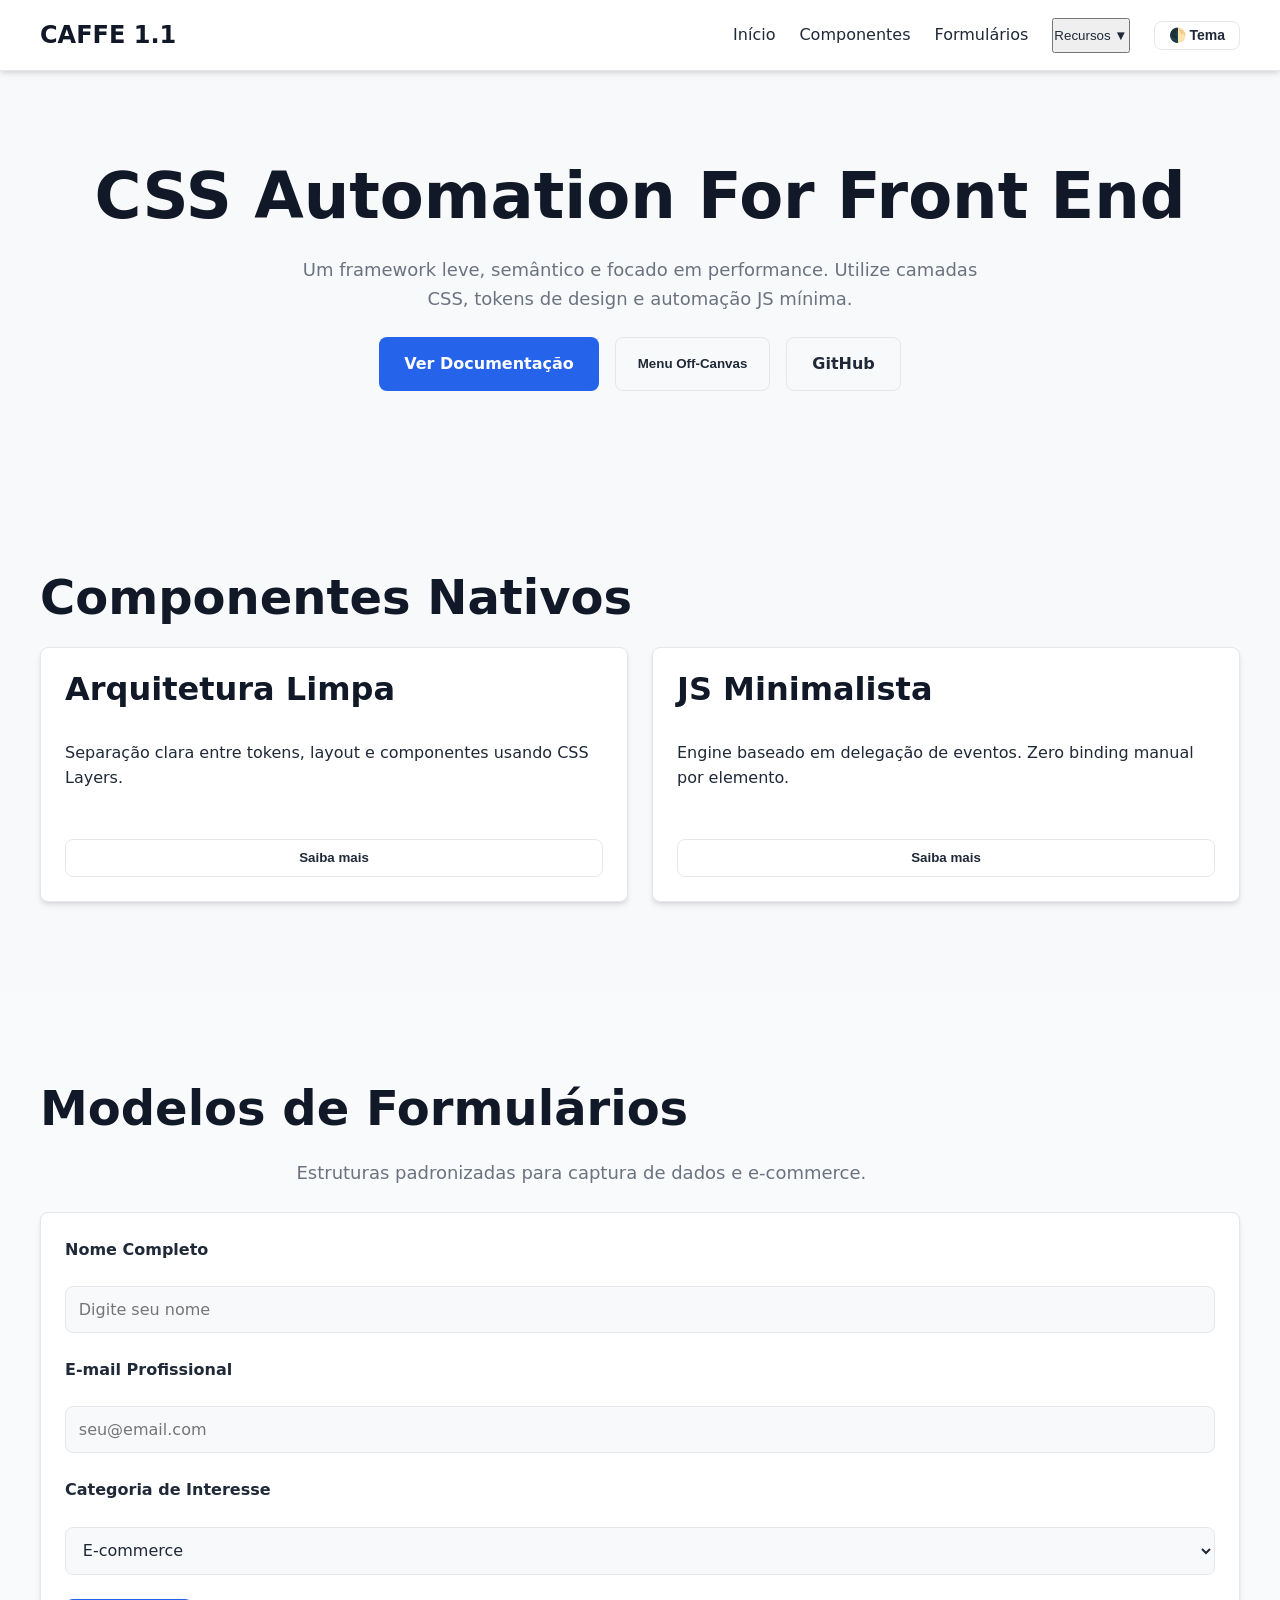
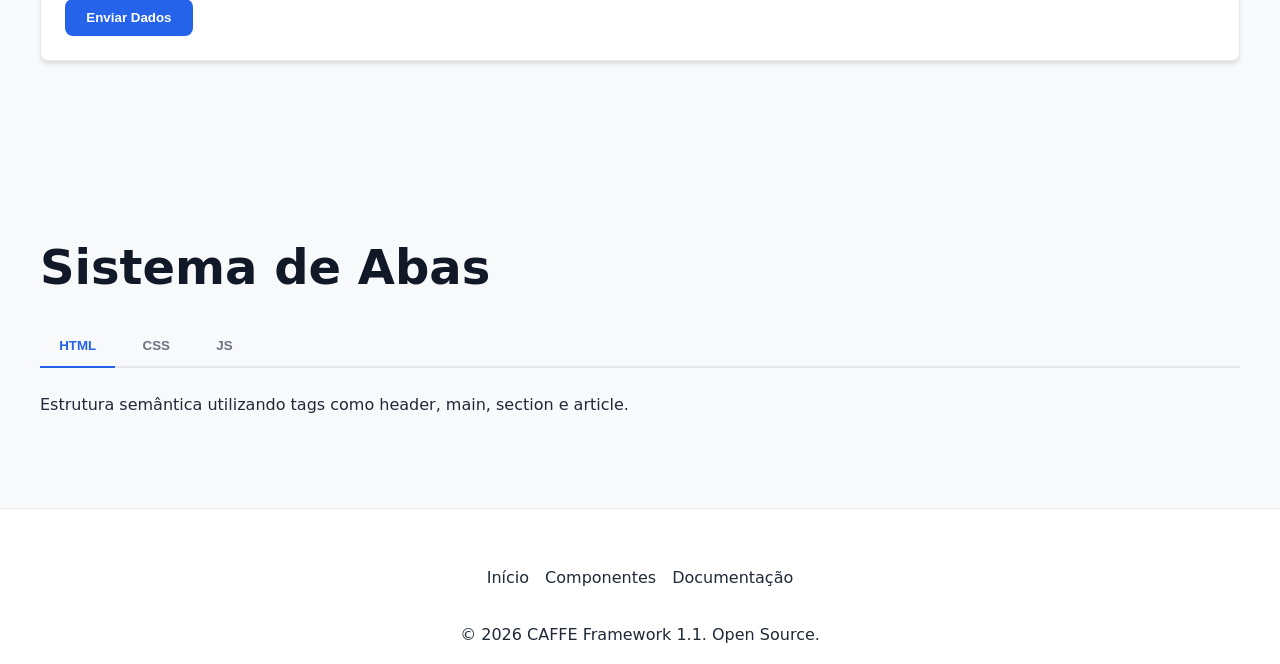
==== index.html @ c4c7239d "feat: release CAFFE v1.1 framework with index, docs, and js/arquivos" ====
<!DOCTYPE html>
<html lang="pt-BR" data-theme="light">
<head>
    <meta charset="UTF-8">
    <meta name="viewport" content="width=device-width, initial-scale=1.0">
    <title>CAFFE Framework - Demo & Docs</title>
    <link rel="stylesheet" href="css/index.css">
</head>
<body>

    <header class="main-header">
        <div class="section-container nav-wrapper">
            <a href="#" class="u-weight-bold brand-logo">CAFFE 1.1</a>
            
            <button class="nav-toggle-btn" data-toggle="#mobile-menu" aria-expanded="false" aria-label="Abrir menu">
                ☰
            </button>

            <nav>
                <ul id="mobile-menu" class="nav-menu">
                    <li><a href="#inicio" class="nav-link">Início</a></li>
                    <li><a href="#componentes" class="nav-link">Componentes</a></li>
                    <li><a href="#formularios" class="nav-link">Formulários</a></li>
                    
                    <li class="has-dropdown">
                        <button class="nav-link nav-dropdown-trigger" data-toggle="#dropdown-demo" aria-expanded="false">
                            Recursos ▼
                        </button>
                        <ul id="dropdown-demo" class="dropdown">
                            <li><a href="docs.html" class="nav-link">Documentação</a></li>
                            <li><a href="#" class="nav-link">Acessibilidade</a></li>
                        </ul>
                    </li>

                    <li>
                        <button data-theme-toggle class="btn btn-outline btn-sm">
                            🌓 Tema
                        </button>
                    </li>
                </ul>
            </nav>
        </div>
    </header>

    <main>
        <section id="inicio" class="section-main u-text-center">
            <div class="section-container u-stack">
                <h1>CSS Automation For Front End</h1>
                <p class="lead-text">
                    Um framework leve, semântico e focado em performance. 
                    Utilize camadas CSS, tokens de design e automação JS mínima.
                </p>
                <div class="action-group">
                  <a href="docs.html" class="btn btn-primary">Ver Documentação</a>
                    <button class="btn btn-outline" data-toggle="#menu-lateral">Menu Off-Canvas</button>
                    <a href="https://github.com/RedGuardian" class="btn btn-outline" target="_blank">GitHub</a>
                </div>
            </div>
        </section>
        <section id="componentes" class="section-main">
            <div class="section-container u-stack">
                <h2>Componentes Nativos</h2>
                
                <div class="demo-grid">
                    <article class="card">
                        <div class="card__body u-stack">
                            <h3>Arquitetura Limpa</h3>
                            <p>Separação clara entre tokens, layout e componentes usando CSS Layers.</p>
                            <button class="btn btn-outline" data-toggle="#modal-docs">Saiba mais</button>
                        </div>
                    </article>

                    <article class="card">
                        <div class="card__body u-stack">
                            <h3>JS Minimalista</h3>
                            <p>Engine baseado em delegação de eventos. Zero binding manual por elemento.</p>
                            <button class="btn btn-outline" data-toggle="#menu-lateral">Saiba mais</button>
                        </div>
                    </article>
                </div>
            </div>
        </section>

        <section id="formularios" class="section-main section-alt">
            <div class="section-container u-stack">
                <h2>Modelos de Formulários</h2>
                <p class="lead-text">Estruturas padronizadas para captura de dados e e-commerce.</p>
                
                <div class="card">
                    <div class="card__body">
                        <form class="u-stack" onsubmit="event.preventDefault();">
                            <div class="u-stack">
                                <label for="nome-demo" class="u-weight-bold">Nome Completo</label>
                                <input type="text" id="nome-demo" placeholder="Digite seu nome">
                            </div>

                            <div class="u-stack">
                                <label for="email-form" class="u-weight-bold">E-mail Profissional</label>
                                <input type="email" id="email-form" placeholder="seu@email.com">
                            </div>

                            <div class="u-stack">
                                <label for="select-demo" class="u-weight-bold">Categoria de Interesse</label>
                                <select id="select-demo">
                                    <option value="ecommerce">E-commerce</option>
                                    <option value="institucional">Site Institucional</option>
                                    <option value="landing">Landing Page</option>
                                </select>
                            </div>

                            <button type="submit" class="btn btn-primary">Enviar Dados</button>
                        </form>
                    </div>
                </div>
            </div>
        </section>

        <section class="section-main">
            <div class="section-container">
                <h2 class="u-mb-2">Sistema de Abas</h2>
                <div class="tabs-container">
                    <div class="tabs-nav">
                        <button class="tab-btn is-active" data-tab-target="#tab-html">HTML</button>
                        <button class="tab-btn" data-tab-target="#tab-css">CSS</button>
                        <button class="tab-btn" data-tab-target="#tab-js">JS</button>
                    </div>
                    <div id="tab-html" class="tab-panel is-active">
                        <p>Estrutura semântica utilizando tags como header, main, section e article.</p>
                    </div>
                    <div id="tab-css" class="tab-panel">
                        <p>Uso de Custom Properties e @layer para controle de especificidade.</p>
                    </div>
                    <div id="tab-js" class="tab-panel">
                        <p>Modules ES6 e utilitários integrados para performance no engine.</p>
                    </div>
                </div>
            </div>
        </section>
    </main>

    <div id="menu-lateral" class="offcanvas" data-position="right">
        <div class="offcanvas__backdrop" data-toggle="#menu-lateral"></div>
        <div class="offcanvas__panel" role="dialog" aria-modal="true">
            <header class="offcanvas__header">
                <h3>Navegação</h3>
                <button class="offcanvas__close" data-toggle="#menu-lateral" aria-label="Fechar menu">✕</button>
            </header>
            <nav class="offcanvas__sections">
                <div class="offcanvas__section">
                    <h3>Links Rápidos</h3>
                    <ul>
                        <li><a href="#inicio" class="nav-link" data-toggle="#menu-lateral">Início</a></li>
                        <li><a href="#componentes" class="nav-link" data-toggle="#menu-lateral">Componentes</a></li>
                        <li><a href="#formularios" class="nav-link" data-toggle="#menu-lateral">Formulários</a></li>
                        <li><a href="docs.html" class="nav-link">Documentação</a></li>
                    </ul>
                </div>
            </nav>
            <footer class="offcanvas__footer">
                CAFFE v1.1
            </footer>
        </div>
    </div>

    <div id="modal-docs" class="modal">
        <div class="modal__content u-stack" role="dialog" aria-modal="true">
            <h2>Documentação Técnica</h2>
            <p>O CAFFE utiliza uma abordagem "Mobile First" e prioriza a acessibilidade nativa do navegador.</p>
            
            <div class="u-stack">
                <label for="email-demo" class="u-weight-bold">Newsletter</label>
                <input type="email" id="email-demo" placeholder="seu@email.com">
                <button class="btn btn-primary" data-toggle="#modal-docs">Inscrever-se</button>
            </div>
        </div>
    </div>

    <footer class="main-footer u-text-center">
        <div class="section-container u-stack">
            <div class="action-group">
                <a href="#inicio" class="nav-link">Início</a>
                <a href="#componentes" class="nav-link">Componentes</a>
                <a href="docs.html" class="nav-link">Documentação</a>
            </div>
            <p>&copy; 2026 CAFFE Framework 1.1. Open Source.</p>
        </div>
    </footer>
      
    <script src="js/basic/index.js" type="module"></script>
</body>
</html>
---- css/index.css ----
@import 'basic/core.css';
@import 'basic/ui.css';
@import 'components/estilo-global.css';
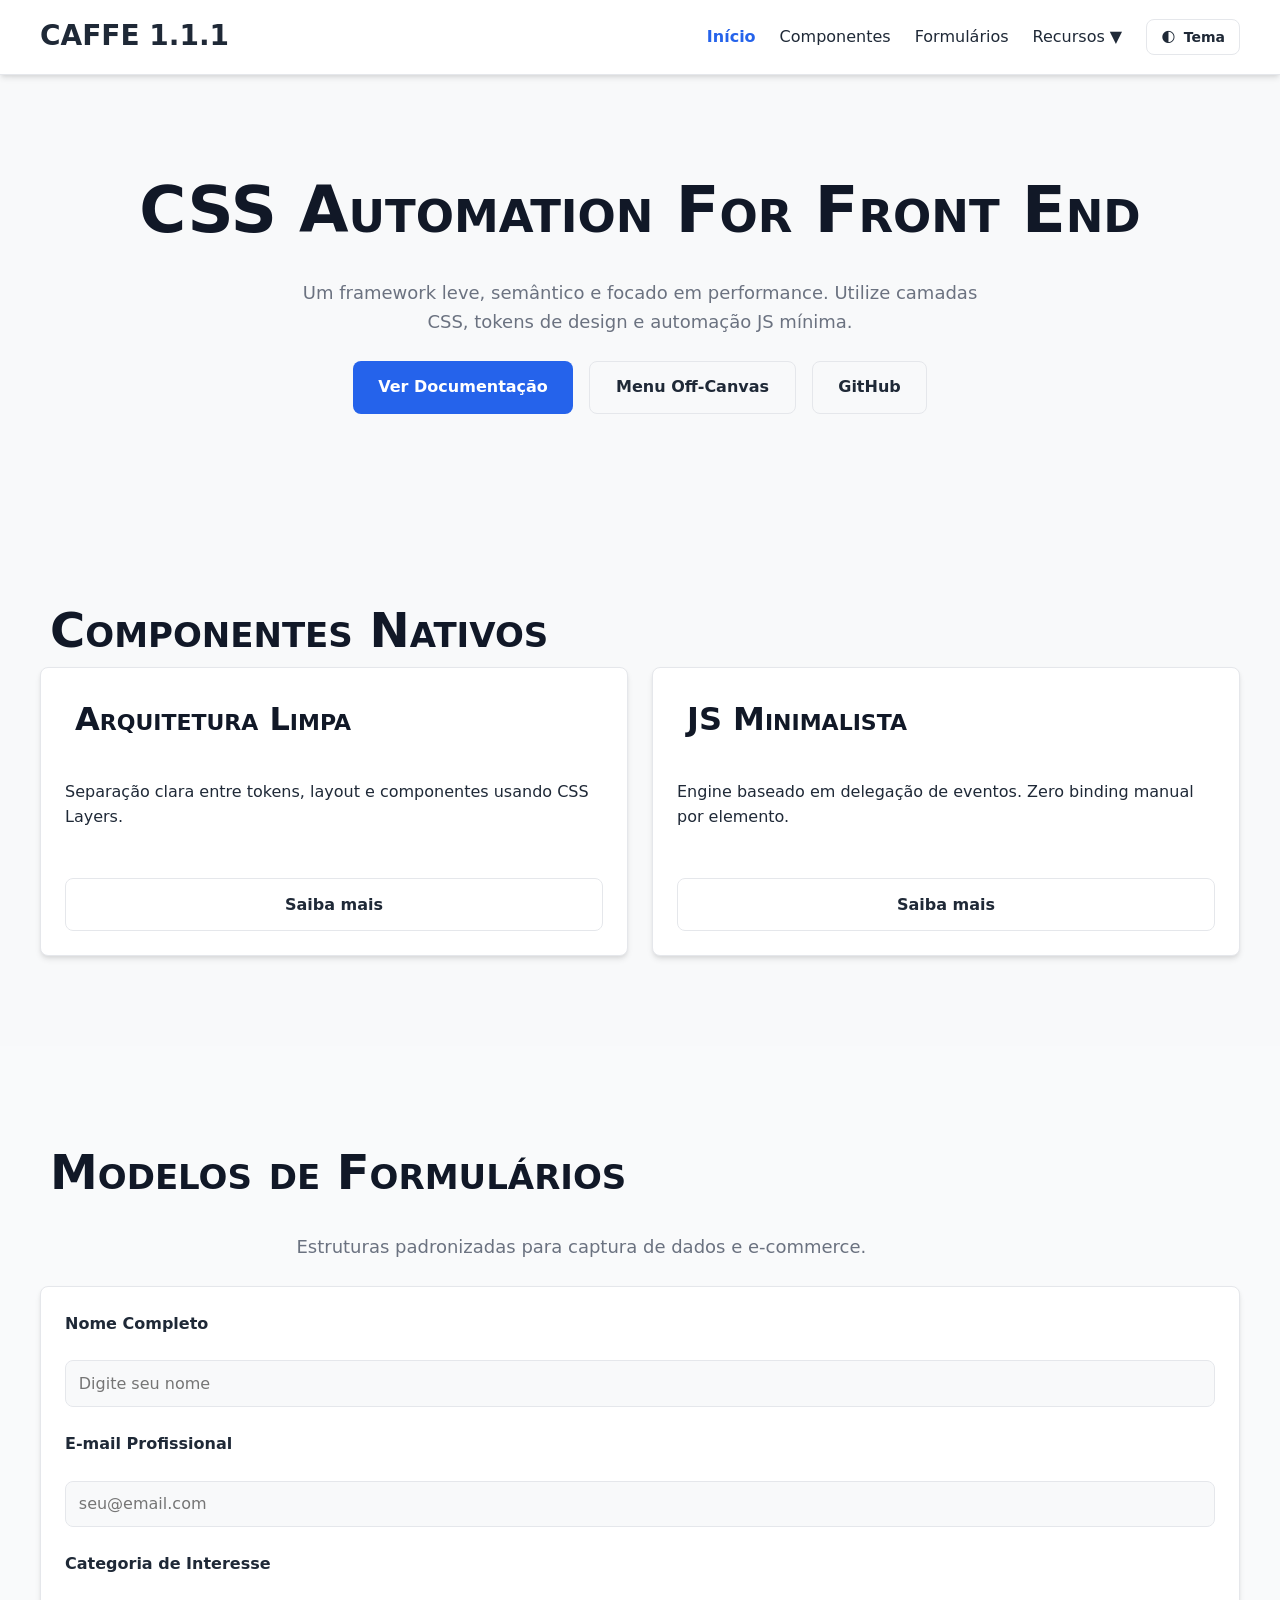
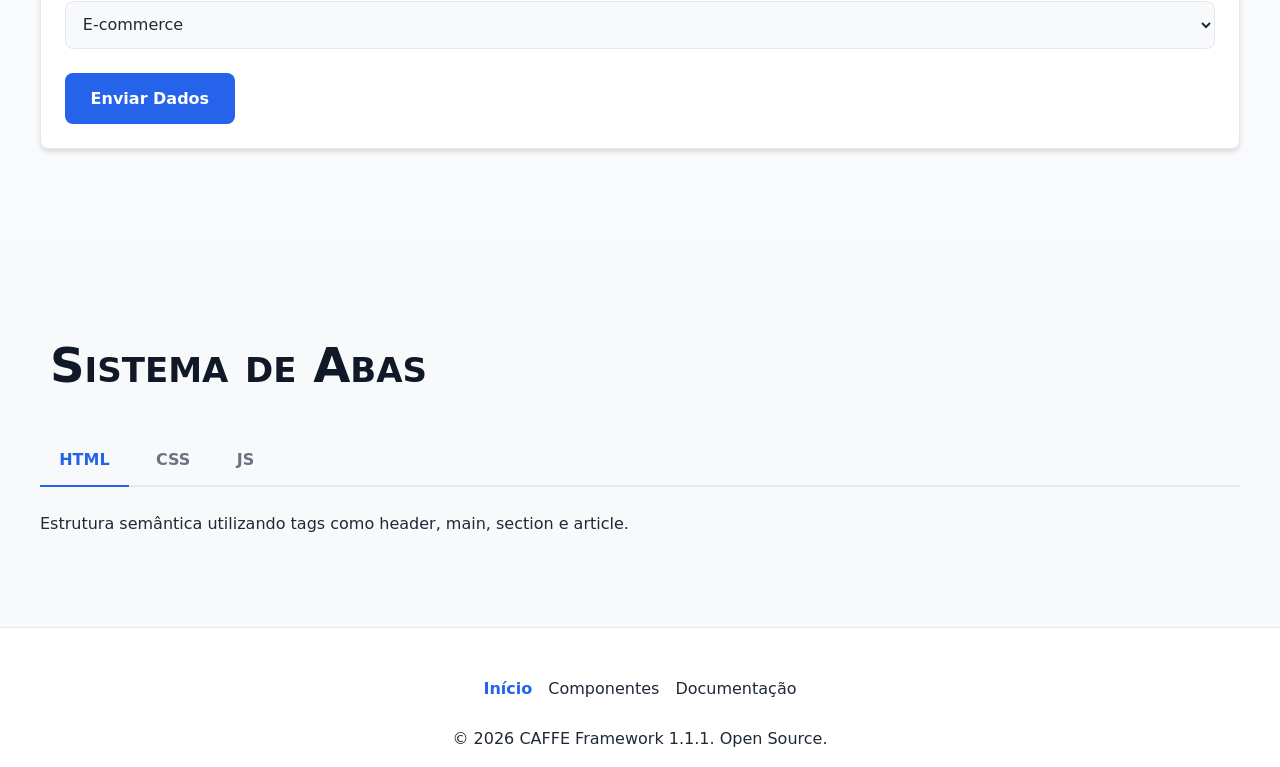
==== commit 2086191f: ""ajustes do novo diretório"" ====
--- a/index.html
+++ b/index.html
@@ -1,40 +1,48 @@
 <!DOCTYPE html>
-<html lang="pt-BR" data-theme="light">
+<html lang="pt-BR">
 <head>
     <meta charset="UTF-8">
     <meta name="viewport" content="width=device-width, initial-scale=1.0">
-    <title>CAFFE Framework - Demo & Docs</title>
+    <title>CAFFE 1.1.1 - Demo &amp; Docs</title>
     <link rel="stylesheet" href="css/index.css">
 </head>
 <body>
 
+    <a class="skip-link" href="#conteudo">Pular para o conteúdo</a>
+
     <header class="main-header">
         <div class="section-container nav-wrapper">
-            <a href="#" class="u-weight-bold brand-logo">CAFFE 1.1</a>
-            
-            <button class="nav-toggle-btn" data-toggle="#mobile-menu" aria-expanded="false" aria-label="Abrir menu">
-                ☰
+            <a href="#inicio" class="header-brand">
+                <span class="brand-title">CAFFE 1.1.1</span>
+            </a>
+
+            <button class="nav-toggle-btn" data-toggle="#mobile-menu" aria-label="Menu">
+                <span aria-hidden="true">☰</span>
             </button>
 
-            <nav>
+            <nav aria-label="Principal">
                 <ul id="mobile-menu" class="nav-menu">
                     <li><a href="#inicio" class="nav-link">Início</a></li>
                     <li><a href="#componentes" class="nav-link">Componentes</a></li>
                     <li><a href="#formularios" class="nav-link">Formulários</a></li>
-                    
+
                     <li class="has-dropdown">
-                        <button class="nav-link nav-dropdown-trigger" data-toggle="#dropdown-demo" aria-expanded="false">
-                            Recursos ▼
+                        <button class="nav-link nav-dropdown-trigger" data-toggle="#dropdown-demo">
+                            Recursos <span aria-hidden="true">▼</span>
                         </button>
                         <ul id="dropdown-demo" class="dropdown">
                             <li><a href="docs.html" class="nav-link">Documentação</a></li>
-                            <li><a href="#" class="nav-link">Acessibilidade</a></li>
+                            <li>
+                                <a href="https://github.com/JoseBossle/caffe" class="nav-link" target="_blank" rel="noopener noreferrer">
+                                    Código-fonte <span class="sr-only">(abre em nova aba)</span>
+                                </a>
+                            </li>
                         </ul>
                     </li>
 
                     <li>
                         <button data-theme-toggle class="btn btn-outline btn-sm">
-                            🌓 Tema
+                            <span aria-hidden="true">🌓</span> Tema
                         </button>
                     </li>
                 </ul>
@@ -42,42 +50,49 @@
         </div>
     </header>
 
-    <main>
+    <main id="conteudo">
         <section id="inicio" class="section-main u-text-center">
             <div class="section-container u-stack">
                 <h1>CSS Automation For Front End</h1>
                 <p class="lead-text">
-                    Um framework leve, semântico e focado em performance. 
+                    Um framework leve, semântico e focado em performance.
                     Utilize camadas CSS, tokens de design e automação JS mínima.
                 </p>
                 <div class="action-group">
-                  <a href="docs.html" class="btn btn-primary">Ver Documentação</a>
+                    <a href="docs.html" class="btn btn-primary">Ver Documentação</a>
                     <button class="btn btn-outline" data-toggle="#menu-lateral">Menu Off-Canvas</button>
-                    <a href="https://github.com/RedGuardian" class="btn btn-outline" target="_blank">GitHub</a>
-                </div>
-            </div>
-        </section>
+                    <a href="https://github.com/JoseBossle/caffe" class="btn btn-outline" target="_blank" rel="noopener noreferrer">
+                        GitHub <span class="sr-only">(abre em nova aba)</span>
+                    </a>
+                </div>
+            </div>
+        </section>
+
         <section id="componentes" class="section-main">
             <div class="section-container u-stack">
                 <h2>Componentes Nativos</h2>
-                
-                <div class="demo-grid">
-                    <article class="card">
+
+                <ul class="demo-grid u-list-none">
+                    <li class="card">
                         <div class="card__body u-stack">
                             <h3>Arquitetura Limpa</h3>
                             <p>Separação clara entre tokens, layout e componentes usando CSS Layers.</p>
-                            <button class="btn btn-outline" data-toggle="#modal-docs">Saiba mais</button>
+                            <button class="btn btn-outline" data-toggle="#modal-docs">
+                                Saiba mais <span class="sr-only">sobre Arquitetura Limpa</span>
+                            </button>
                         </div>
-                    </article>
-
-                    <article class="card">
+                    </li>
+
+                    <li class="card">
                         <div class="card__body u-stack">
                             <h3>JS Minimalista</h3>
                             <p>Engine baseado em delegação de eventos. Zero binding manual por elemento.</p>
-                            <button class="btn btn-outline" data-toggle="#menu-lateral">Saiba mais</button>
+                            <a href="docs.html" class="btn btn-outline">
+                                Saiba mais <span class="sr-only">sobre JS Minimalista</span>
+                            </a>
                         </div>
-                    </article>
-                </div>
+                    </li>
+                </ul>
             </div>
         </section>
 
@@ -85,23 +100,23 @@
             <div class="section-container u-stack">
                 <h2>Modelos de Formulários</h2>
                 <p class="lead-text">Estruturas padronizadas para captura de dados e e-commerce.</p>
-                
+
                 <div class="card">
                     <div class="card__body">
-                        <form class="u-stack" onsubmit="event.preventDefault();">
+                        <form class="u-stack" data-no-submit>
                             <div class="u-stack">
                                 <label for="nome-demo" class="u-weight-bold">Nome Completo</label>
-                                <input type="text" id="nome-demo" placeholder="Digite seu nome">
+                                <input type="text" id="nome-demo" name="nome" autocomplete="name" required placeholder="Digite seu nome">
                             </div>
 
                             <div class="u-stack">
                                 <label for="email-form" class="u-weight-bold">E-mail Profissional</label>
-                                <input type="email" id="email-form" placeholder="seu@email.com">
+                                <input type="email" id="email-form" name="email" autocomplete="email" required placeholder="seu@email.com">
                             </div>
 
                             <div class="u-stack">
                                 <label for="select-demo" class="u-weight-bold">Categoria de Interesse</label>
-                                <select id="select-demo">
+                                <select id="select-demo" name="categoria">
                                     <option value="ecommerce">E-commerce</option>
                                     <option value="institucional">Site Institucional</option>
                                     <option value="landing">Landing Page</option>
@@ -115,11 +130,11 @@
             </div>
         </section>
 
-        <section class="section-main">
+        <section id="abas" class="section-main">
             <div class="section-container">
                 <h2 class="u-mb-2">Sistema de Abas</h2>
                 <div class="tabs-container">
-                    <div class="tabs-nav">
+                    <div class="tabs-nav" aria-label="Camadas do CAFFE">
                         <button class="tab-btn is-active" data-tab-target="#tab-html">HTML</button>
                         <button class="tab-btn" data-tab-target="#tab-css">CSS</button>
                         <button class="tab-btn" data-tab-target="#tab-js">JS</button>
@@ -143,9 +158,11 @@
         <div class="offcanvas__panel" role="dialog" aria-modal="true">
             <header class="offcanvas__header">
                 <h3>Navegação</h3>
-                <button class="offcanvas__close" data-toggle="#menu-lateral" aria-label="Fechar menu">✕</button>
+                <button class="offcanvas__close" data-toggle="#menu-lateral" aria-label="Fechar menu">
+                    <span aria-hidden="true">✕</span>
+                </button>
             </header>
-            <nav class="offcanvas__sections">
+            <nav class="offcanvas__sections" aria-label="Menu lateral">
                 <div class="offcanvas__section">
                     <h3>Links Rápidos</h3>
                     <ul>
@@ -157,7 +174,7 @@
                 </div>
             </nav>
             <footer class="offcanvas__footer">
-                CAFFE v1.1
+                CAFFE v1.1.1
             </footer>
         </div>
     </div>
@@ -166,26 +183,31 @@
         <div class="modal__content u-stack" role="dialog" aria-modal="true">
             <h2>Documentação Técnica</h2>
             <p>O CAFFE utiliza uma abordagem "Mobile First" e prioriza a acessibilidade nativa do navegador.</p>
-            
+
             <div class="u-stack">
                 <label for="email-demo" class="u-weight-bold">Newsletter</label>
-                <input type="email" id="email-demo" placeholder="seu@email.com">
-                <button class="btn btn-primary" data-toggle="#modal-docs">Inscrever-se</button>
+                <input type="email" id="email-demo" name="newsletter" autocomplete="email" placeholder="seu@email.com">
+                <div class="action-group">
+                    <button class="btn btn-primary" data-toggle="#modal-docs">Inscrever-se</button>
+                    <button class="btn btn-outline" data-toggle="#modal-docs">Fechar</button>
+                </div>
             </div>
         </div>
     </div>
 
     <footer class="main-footer u-text-center">
         <div class="section-container u-stack">
-            <div class="action-group">
-                <a href="#inicio" class="nav-link">Início</a>
-                <a href="#componentes" class="nav-link">Componentes</a>
-                <a href="docs.html" class="nav-link">Documentação</a>
-            </div>
-            <p>&copy; 2026 CAFFE Framework 1.1. Open Source.</p>
+            <nav aria-label="Rodapé">
+                <ul class="action-group u-list-none">
+                    <li><a href="#inicio" class="nav-link">Início</a></li>
+                    <li><a href="#componentes" class="nav-link">Componentes</a></li>
+                    <li><a href="docs.html" class="nav-link">Documentação</a></li>
+                </ul>
+            </nav>
+            <p>&copy; 2026 CAFFE Framework 1.1.1. Open Source.</p>
         </div>
     </footer>
-      
-    <script src="js/basic/index.js" type="module"></script>
+
+    <script src="js/core-js/index.js" type="module"></script>
 </body>
-</html>+</html>
--- a/css/index.css
+++ b/css/index.css
@@ -1,3 +1,3 @@
-@import 'basic/core.css';
-@import 'basic/ui.css';
-@import 'components/estilo-global.css';+@import 'core/core.css';
+@import 'core/ui.css';
+@import 'theme/estilo-global.css';
